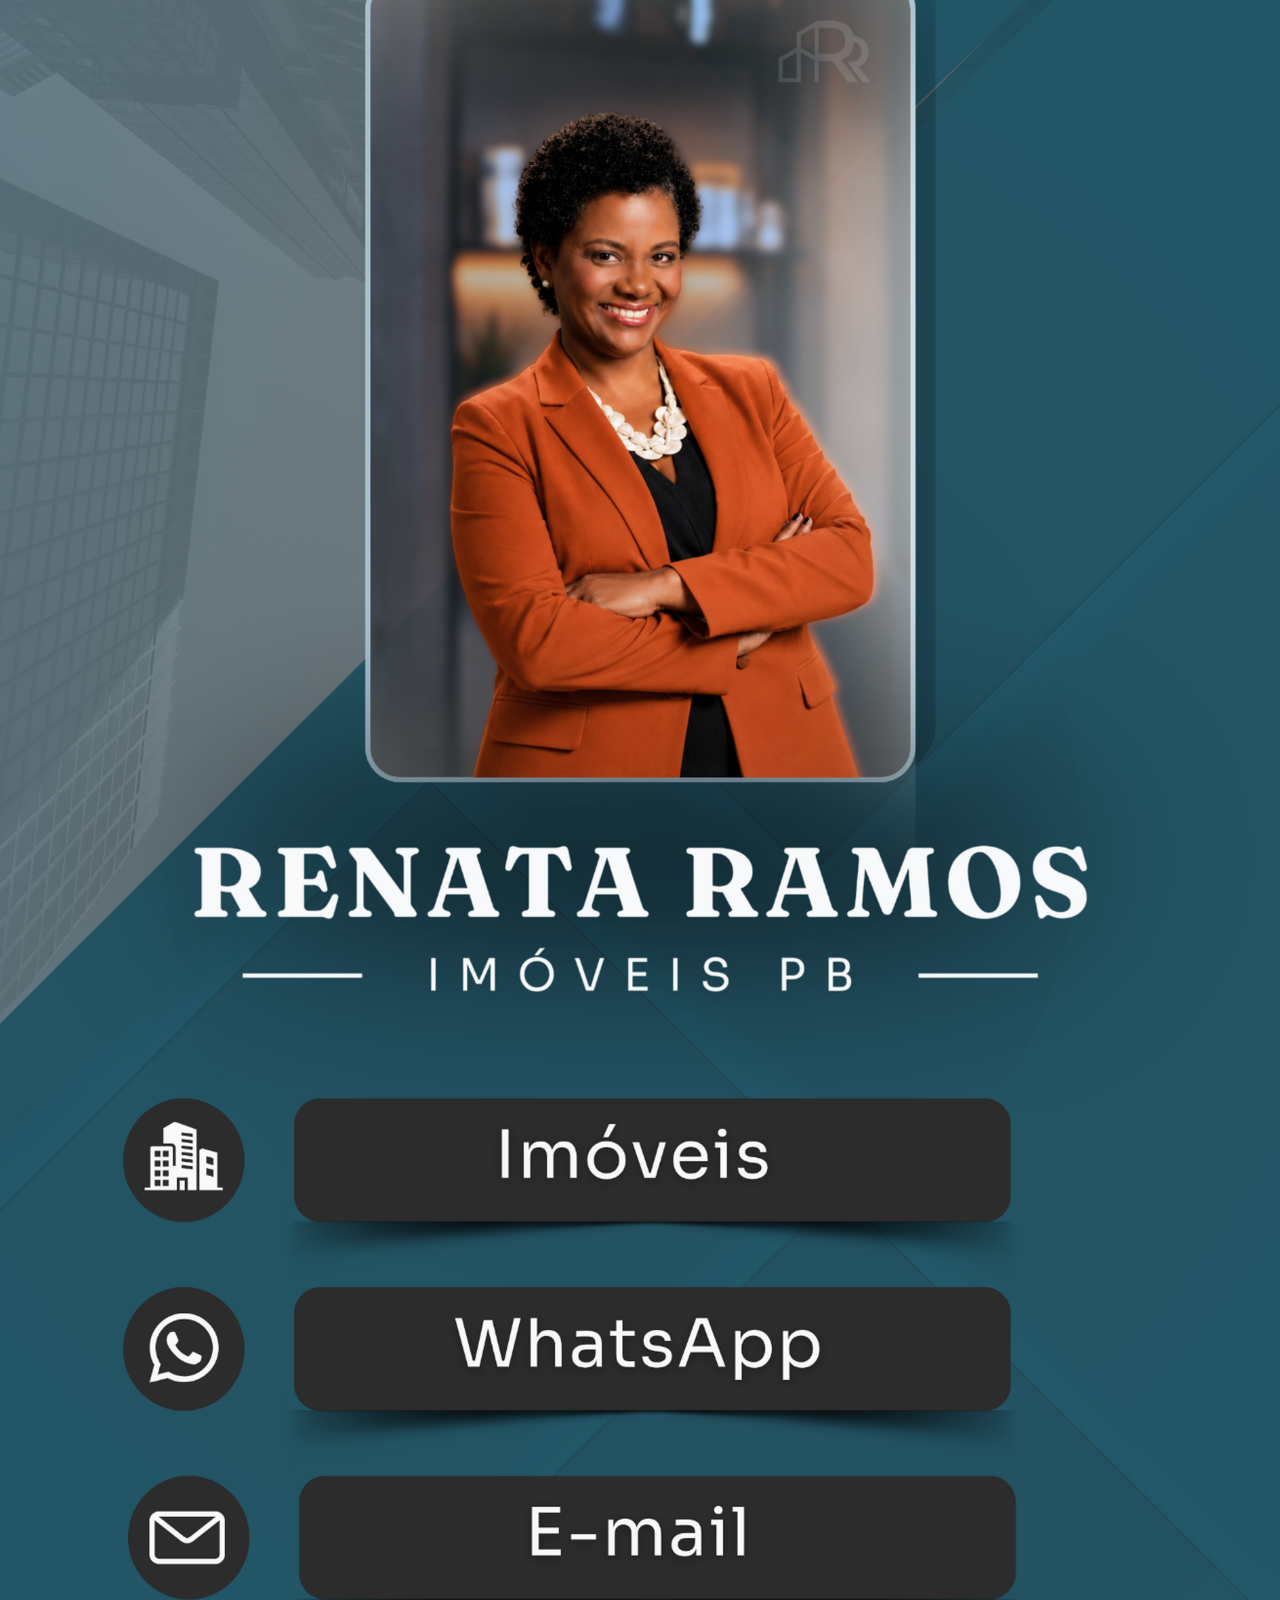
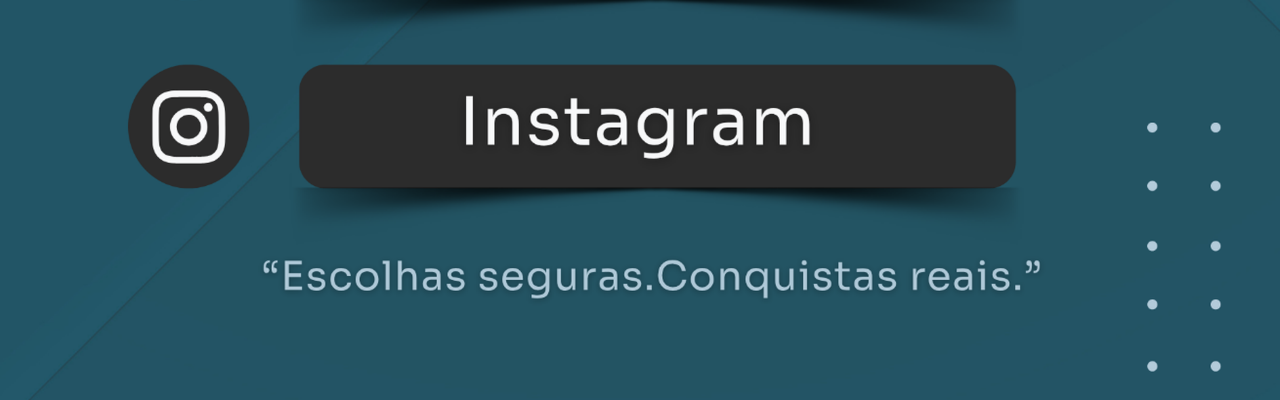
==== index.html @ 363fa93b "Add files via upload Publicação inicial do site Renata Ramos" ====
<!doctype html>
<html lang="pt-BR">
<head>
  <meta charset="utf-8">
  <meta name="viewport" content="width=device-width, initial-scale=1, viewport-fit=cover">

  <title>Renata Ramos Imóveis PB</title>
  <meta
    name="description"
    content="Escolhas seguras. Conquistas reais. Acesse os imóveis, fale pelo WhatsApp, envie um e-mail ou visite o Instagram de Renata Ramos Imóveis PB."
  >
  <meta name="theme-color" content="#215a6d">

  <link rel="icon" type="image/png" href="assets/logo.png">
  <link rel="apple-touch-icon" href="assets/logo.png">
  <link rel="stylesheet" href="style.css">
</head>

<body>
  <main class="pagina" aria-label="Cartão digital de Renata Ramos Imóveis PB">
    <div class="cartao">

      <img
        class="capa"
        src="assets/capa.png"
        width="1920"
        height="3000"
        alt="Renata Ramos Imóveis PB. Escolhas seguras. Conquistas reais."
        decoding="async"
        fetchpriority="high"
      >

      <!--
        TROQUE SOMENTE OS ENDEREÇOS ENTRE ASPAS NOS href.
        Não apague class, aria-label, target ou rel.
      -->

      <a
        class="link-area imoveis"
        href="https://luxmercadoimoveispb.com.br?id=c002"
        target="_blank"
        rel="noopener noreferrer"
        aria-label="Ver os imóveis de Renata Ramos">
        <span class="somente-leitor">Imóveis</span>
      </a>

      <a
        class="link-area whatsapp"
        href="https://wa.me/5583993088330?text=Ol%C3%A1%2C%20Renata.%20Vi%20seu%20site%20e%20gostaria%20de%20informa%C3%A7%C3%B5es%20sobre%20os%20im%C3%B3veis."
        target="_blank"
        rel="noopener noreferrer"
        aria-label="Falar com Renata Ramos pelo WhatsApp">
        <span class="somente-leitor">WhatsApp</span>
      </a>

      <a
        class="link-area email"
        href="mailto:renata.corretorajp@gmail.com?subject=Contato%20pelo%20site%20Renata%20Ramos"
        aria-label="Enviar e-mail para Renata Ramos">
        <span class="somente-leitor">E-mail</span>
      </a>

      <a
        class="link-area instagram"
        href="https://www.instagram.com/renataramos_corretora/"
        target="_blank"
        rel="noopener noreferrer"
        aria-label="Abrir o Instagram de Renata Ramos">
        <span class="somente-leitor">Instagram</span>
      </a>

    </div>
  </main>
</body>
</html>
---- style.css ----
* {
  box-sizing: border-box;
}

html,
body {
  margin: 0;
  min-height: 100%;
  background: #215a6d;
}

body {
  overflow-x: hidden;
}

.pagina {
  width: 100%;
  min-height: 100vh;
  display: flex;
  justify-content: center;
  align-items: flex-start;
}

.cartao {
  position: relative;
  width: min(100%, 1920px);
  line-height: 0;
  background: #215a6d;
}

.capa {
  display: block;
  width: 100%;
  height: auto;
  user-select: none;
  -webkit-user-drag: none;
}

/*
  Áreas clicáveis transparentes.
  Calibragem oficial para a capa PNG de 1920 × 3000 px.
*/
.link-area {
  position: absolute;
  z-index: 10;
  display: block;
  cursor: pointer;
  border-radius: 999px;
  touch-action: manipulation;
  -webkit-tap-highlight-color: rgba(255, 255, 255, 0.18);
}

/* Imóveis: x≈177 px, y≈1641 px, largura≈1344 px, altura≈199 px */
.imoveis {
  left: 9.24%;
  top: 54.69%;
  width: 70%;
  height: 6.64%;
}

/* WhatsApp: x≈177 px, y≈1923 px, largura≈1344 px, altura≈199 px */
.whatsapp {
  left: 9.24%;
  top: 64.11%;
  width: 70%;
  height: 6.64%;
}

/* E-mail: x≈185 px, y≈2207 px, largura≈1344 px, altura≈199 px */
.email {
  left: 9.62%;
  top: 73.58%;
  width: 70%;
  height: 6.64%;
}

/* Instagram: x≈185 px, y≈2490 px, largura≈1344 px, altura≈199 px */
.instagram {
  left: 9.62%;
  top: 83.01%;
  width: 70%;
  height: 6.64%;
}

.link-area:focus-visible {
  outline: 4px solid #ffffff;
  outline-offset: -4px;
}

.link-area:active {
  background: rgba(255, 255, 255, 0.08);
}

.somente-leitor {
  position: absolute;
  width: 1px;
  height: 1px;
  padding: 0;
  margin: -1px;
  overflow: hidden;
  clip: rect(0, 0, 0, 0);
  white-space: nowrap;
  border: 0;
}

@media (min-width: 1921px) {
  .pagina {
    padding: 24px;
  }

  .cartao {
    box-shadow: 0 18px 50px rgba(0, 0, 0, 0.24);
  }
}

/*
  MODO DE TESTE VISUAL:
  no index.html, troque:
  <div class="cartao">
  por:
  <div class="cartao">

  As quatro áreas clicáveis aparecerão em vermelho.
*/
.cartao.teste .link-area {
  background: rgba(255, 0, 0, 0.28);
  outline: 2px solid #ffffff;
}
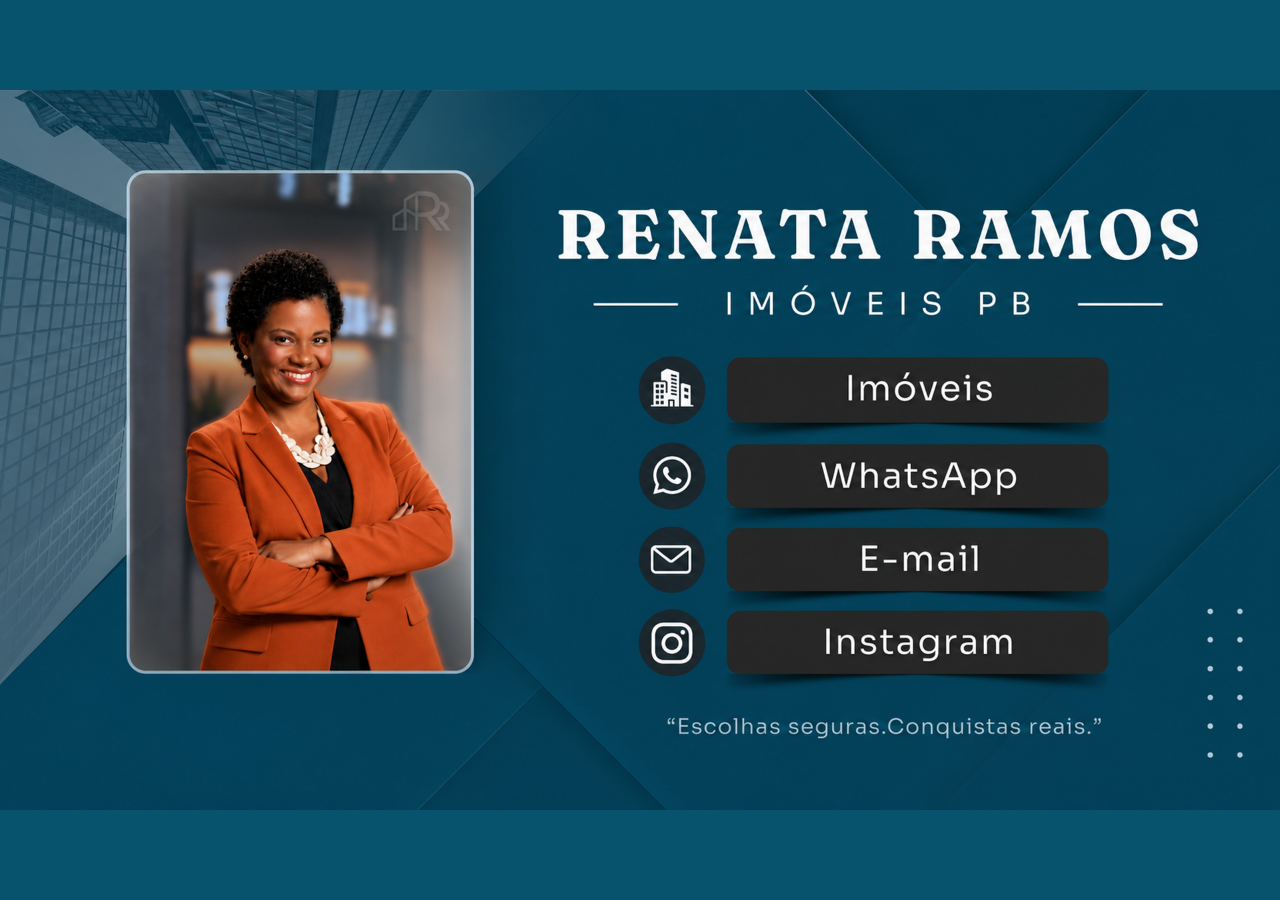
==== commit d0e38c0a: "Add files via upload" ====
--- a/index.html
+++ b/index.html
@@ -9,7 +9,7 @@
     name="description"
     content="Escolhas seguras. Conquistas reais. Acesse os imóveis, fale pelo WhatsApp, envie um e-mail ou visite o Instagram de Renata Ramos Imóveis PB."
   >
-  <meta name="theme-color" content="#215a6d">
+  <meta name="theme-color" content="#07526c">
 
   <link rel="icon" type="image/png" href="assets/logo.png">
   <link rel="apple-touch-icon" href="assets/logo.png">
@@ -20,24 +20,34 @@
   <main class="pagina" aria-label="Cartão digital de Renata Ramos Imóveis PB">
     <div class="cartao">
 
-      <img
-        class="capa"
-        src="assets/capa.png"
-        width="1920"
-        height="3000"
-        alt="Renata Ramos Imóveis PB. Escolhas seguras. Conquistas reais."
-        decoding="async"
-        fetchpriority="high"
-      >
+      <picture>
+        <source
+          media="(min-width: 900px) and (orientation: landscape)"
+          srcset="assets/capa-desktop.png"
+        >
+        <source
+          media="(min-width: 600px)"
+          srcset="assets/capa-tablet.png"
+        >
+        <img
+          class="capa"
+          src="assets/capa-celular.png"
+          alt="Renata Ramos Imóveis PB. Escolhas seguras. Conquistas reais."
+          width="1080"
+          height="1920"
+          decoding="async"
+          fetchpriority="high"
+        >
+      </picture>
 
       <!--
-        TROQUE SOMENTE OS ENDEREÇOS ENTRE ASPAS NOS href.
-        Não apague class, aria-label, target ou rel.
+        SUBSTITUA SOMENTE OS ENDEREÇOS ENTRE ASPAS NOS href.
+        Não apague class, target, rel ou aria-label.
       -->
 
       <a
         class="link-area imoveis"
-        href="https://luxmercadoimoveispb.com.br?id=c002"
+        href="https://luxmercadoimoveispb.com.br?id=c003"
         target="_blank"
         rel="noopener noreferrer"
         aria-label="Ver os imóveis de Renata Ramos">
--- a/style.css
+++ b/style.css
@@ -6,7 +6,7 @@
 body {
   margin: 0;
   min-height: 100%;
-  background: #215a6d;
+  background: #07526c;
 }
 
 body {
@@ -19,13 +19,18 @@
   display: flex;
   justify-content: center;
   align-items: flex-start;
+  background: #07526c;
 }
 
 .cartao {
   position: relative;
-  width: min(100%, 1920px);
+  width: min(100%, 1080px);
   line-height: 0;
-  background: #215a6d;
+  background: #07526c;
+}
+
+picture {
+  display: block;
 }
 
 .capa {
@@ -36,10 +41,6 @@
   -webkit-user-drag: none;
 }
 
-/*
-  Áreas clicáveis transparentes.
-  Calibragem oficial para a capa PNG de 1920 × 3000 px.
-*/
 .link-area {
   position: absolute;
   z-index: 10;
@@ -48,38 +49,6 @@
   border-radius: 999px;
   touch-action: manipulation;
   -webkit-tap-highlight-color: rgba(255, 255, 255, 0.18);
-}
-
-/* Imóveis: x≈177 px, y≈1641 px, largura≈1344 px, altura≈199 px */
-.imoveis {
-  left: 9.24%;
-  top: 54.69%;
-  width: 70%;
-  height: 6.64%;
-}
-
-/* WhatsApp: x≈177 px, y≈1923 px, largura≈1344 px, altura≈199 px */
-.whatsapp {
-  left: 9.24%;
-  top: 64.11%;
-  width: 70%;
-  height: 6.64%;
-}
-
-/* E-mail: x≈185 px, y≈2207 px, largura≈1344 px, altura≈199 px */
-.email {
-  left: 9.62%;
-  top: 73.58%;
-  width: 70%;
-  height: 6.64%;
-}
-
-/* Instagram: x≈185 px, y≈2490 px, largura≈1344 px, altura≈199 px */
-.instagram {
-  left: 9.62%;
-  top: 83.01%;
-  width: 70%;
-  height: 6.64%;
 }
 
 .link-area:focus-visible {
@@ -103,26 +72,125 @@
   border: 0;
 }
 
-@media (min-width: 1921px) {
+/* CELULAR — capa 1080 × 1920 */
+.imoveis {
+  left: 14.665%;
+  top: 58.194%;
+  width: 68.650%;
+  height: 6.160%;
+}
+
+.whatsapp {
+  left: 14.665%;
+  top: 66.447%;
+  width: 68.650%;
+  height: 6.100%;
+}
+
+.email {
+  left: 14.665%;
+  top: 74.581%;
+  width: 68.650%;
+  height: 6.100%;
+}
+
+.instagram {
+  left: 14.665%;
+  top: 82.715%;
+  width: 68.650%;
+  height: 6.041%;
+}
+
+/* TABLET — capa 2048 × 2732 */
+@media (min-width: 600px) and (max-width: 899px) {
+  .cartao {
+    width: min(100%, 2048px);
+  }
+
+  .imoveis {
+    left: 17.143%;
+    top: 57.074%;
+    width: 60.461%;
+    height: 6.556%;
+  }
+
+  .whatsapp {
+    left: 17.143%;
+    top: 65.769%;
+    width: 60.553%;
+    height: 6.556%;
+  }
+
+  .email {
+    left: 17.143%;
+    top: 74.603%;
+    width: 60.461%;
+    height: 6.625%;
+  }
+
+  .instagram {
+    left: 17.143%;
+    top: 83.368%;
+    width: 60.461%;
+    height: 6.625%;
+  }
+}
+
+/* DESKTOP E NOTEBOOK — capa 1920 × 1080 */
+@media (min-width: 900px) and (orientation: landscape) {
+  html,
+  body {
+    width: 100%;
+    height: 100%;
+    overflow: hidden;
+  }
+
   .pagina {
-    padding: 24px;
+    width: 100vw;
+    height: 100vh;
+    min-height: 0;
+    align-items: center;
+    justify-content: center;
   }
 
   .cartao {
-    box-shadow: 0 18px 50px rgba(0, 0, 0, 0.24);
+    width: min(100vw, calc(100vh * 16 / 9));
+    max-width: 1920px;
+    aspect-ratio: 16 / 9;
+    overflow: hidden;
+  }
+
+  .capa {
+    width: 100%;
+    height: 100%;
+    object-fit: contain;
+  }
+
+  .imoveis {
+    left: 49.940%;
+    top: 37.088%;
+    width: 36.663%;
+    height: 9.245%;
+  }
+
+  .whatsapp {
+    left: 49.940%;
+    top: 48.990%;
+    width: 36.663%;
+    height: 9.245%;
+  }
+
+  .email {
+    left: 49.940%;
+    top: 60.680%;
+    width: 36.663%;
+    height: 9.033%;
+  }
+
+  .instagram {
+    left: 49.940%;
+    top: 72.157%;
+    width: 36.663%;
+    height: 9.245%;
   }
 }
-
-/*
-  MODO DE TESTE VISUAL:
-  no index.html, troque:
-  <div class="cartao">
-  por:
-  <div class="cartao">
-
-  As quatro áreas clicáveis aparecerão em vermelho.
-*/
-.cartao.teste .link-area {
-  background: rgba(255, 0, 0, 0.28);
-  outline: 2px solid #ffffff;
-}
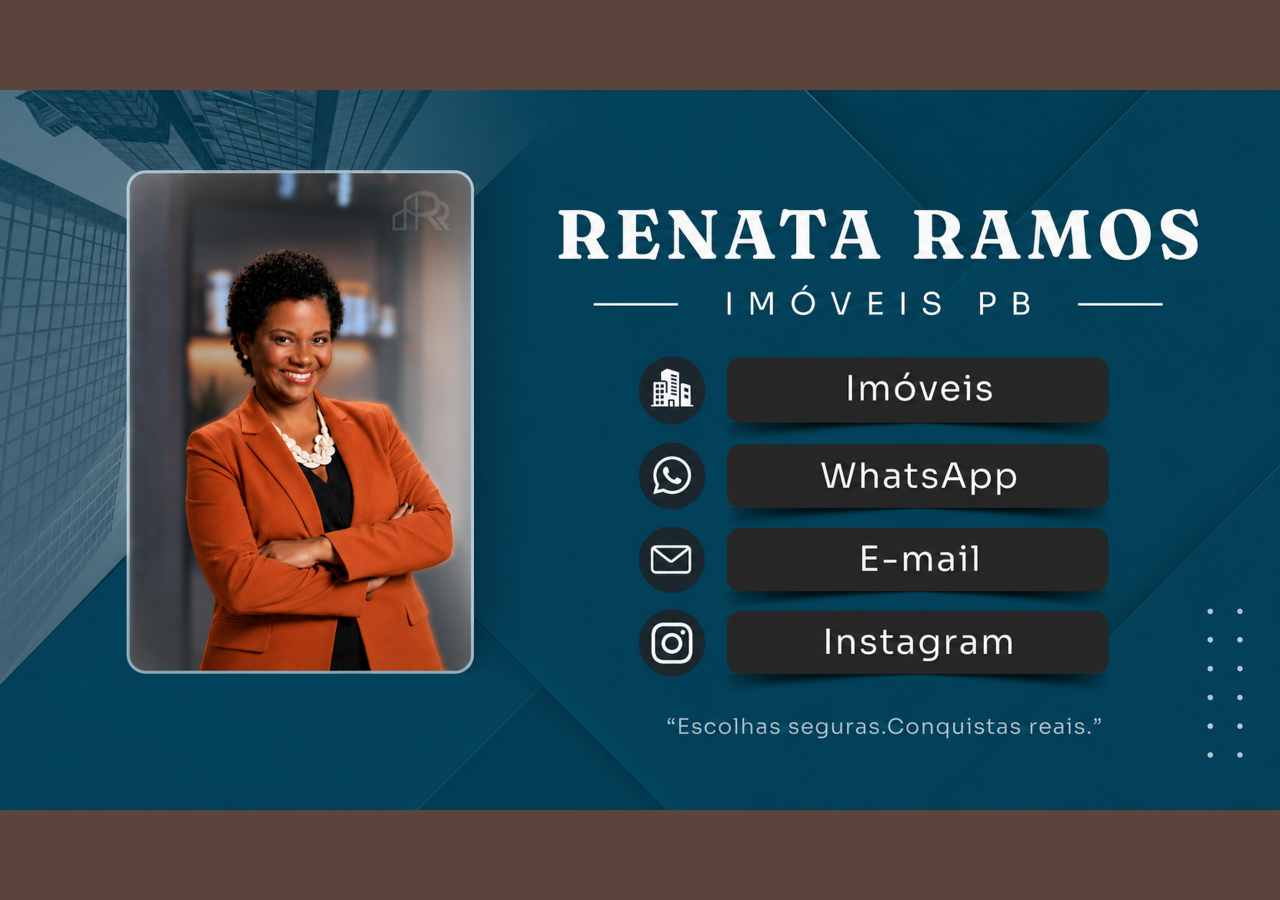
==== commit 251c903b: "Add files via upload" ====
--- a/index.html
+++ b/index.html
@@ -5,81 +5,81 @@
   <meta name="viewport" content="width=device-width, initial-scale=1, viewport-fit=cover">
 
   <title>Renata Ramos Imóveis PB</title>
-  <meta
-    name="description"
-    content="Escolhas seguras. Conquistas reais. Acesse os imóveis, fale pelo WhatsApp, envie um e-mail ou visite o Instagram de Renata Ramos Imóveis PB."
-  >
-  <meta name="theme-color" content="#07526c">
+  <meta name="description" content="Escolhas seguras. Conquistas reais. Acesse imóveis e fale com Renata Ramos Imóveis PB.">
+  <meta name="theme-color" content="#5a443c">
+  <meta name="color-scheme" content="dark">
 
-  <link rel="icon" type="image/png" href="assets/logo.png">
-  <link rel="apple-touch-icon" href="assets/logo.png">
-  <link rel="stylesheet" href="style.css">
+  <link rel="canonical" href="https://www.renataramosimoveispb.com.br/">
+  <link rel="manifest" href="./manifest.webmanifest">
+  <link rel="icon" type="image/png" sizes="32x32" href="./assets/favicon-32.png">
+  <link rel="apple-touch-icon" href="./assets/apple-touch-icon.png">
+  <meta name="apple-mobile-web-app-capable" content="yes">
+  <meta name="apple-mobile-web-app-status-bar-style" content="black-translucent">
+  <meta name="apple-mobile-web-app-title" content="Renata Ramos">
+
+  <link rel="stylesheet" href="./style.css">
+  <script src="./app-config.js" defer></script>
+  <script src="./app.js" defer></script>
 </head>
 
 <body>
   <main class="pagina" aria-label="Cartão digital de Renata Ramos Imóveis PB">
-    <div class="cartao">
+    <section class="cartao" aria-label="Acessos rápidos">
+      <picture>
+        <!-- Tablet horizontal e celulares em paisagem com tela sensível ao toque -->
+        <source
+          media="(orientation: landscape) and (pointer: coarse)"
+          srcset="./assets/capa-tablet-horizontal.png">
 
-      <picture>
+        <!-- Desktop e notebook horizontal -->
         <source
-          media="(min-width: 900px) and (orientation: landscape)"
-          srcset="assets/capa-desktop.png"
-        >
+          media="(orientation: landscape) and (pointer: fine)"
+          srcset="./assets/capa-desktop.png">
+
+        <!-- Tablet vertical -->
         <source
-          media="(min-width: 600px)"
-          srcset="assets/capa-tablet.png"
-        >
+          media="(orientation: portrait) and (min-width: 600px)"
+          srcset="./assets/capa-tablet-vertical.png">
+
+        <!-- Celular vertical e fallback -->
         <img
           class="capa"
-          src="assets/capa-celular.png"
+          src="./assets/capa-mobile.png"
           alt="Renata Ramos Imóveis PB. Escolhas seguras. Conquistas reais."
           width="1080"
           height="1920"
           decoding="async"
-          fetchpriority="high"
-        >
+          fetchpriority="high">
       </picture>
 
-      <!--
-        SUBSTITUA SOMENTE OS ENDEREÇOS ENTRE ASPAS NOS href.
-        Não apague class, target, rel ou aria-label.
-      -->
-
-      <a
-        class="link-area imoveis"
-        href="https://luxmercadoimoveispb.com.br?id=c003"
-        target="_blank"
-        rel="noopener noreferrer"
-        aria-label="Ver os imóveis de Renata Ramos">
-        <span class="somente-leitor">Imóveis</span>
+      <a class="area-link imoveis" data-link="imoveis" href="#" target="_blank"
+         rel="noopener noreferrer" aria-label="Ver imóveis">
+        <span class="sr-only">Imóveis</span>
       </a>
 
-      <a
-        class="link-area whatsapp"
-        href="https://wa.me/5583993088330?text=Ol%C3%A1%2C%20Renata.%20Vi%20seu%20site%20e%20gostaria%20de%20informa%C3%A7%C3%B5es%20sobre%20os%20im%C3%B3veis."
-        target="_blank"
-        rel="noopener noreferrer"
-        aria-label="Falar com Renata Ramos pelo WhatsApp">
-        <span class="somente-leitor">WhatsApp</span>
+      <a class="area-link whatsapp" data-link="whatsapp" href="#" target="_blank"
+         rel="noopener noreferrer" aria-label="Falar pelo WhatsApp">
+        <span class="sr-only">WhatsApp</span>
       </a>
 
-      <a
-        class="link-area email"
-        href="mailto:renata.corretorajp@gmail.com?subject=Contato%20pelo%20site%20Renata%20Ramos"
-        aria-label="Enviar e-mail para Renata Ramos">
-        <span class="somente-leitor">E-mail</span>
+      <a class="area-link email" data-link="email" href="#"
+         aria-label="Enviar e-mail">
+        <span class="sr-only">E-mail</span>
       </a>
 
-      <a
-        class="link-area instagram"
-        href="https://www.instagram.com/renataramos_corretora/"
-        target="_blank"
-        rel="noopener noreferrer"
-        aria-label="Abrir o Instagram de Renata Ramos">
-        <span class="somente-leitor">Instagram</span>
+      <a class="area-link instagram" data-link="instagram" href="#" target="_blank"
+         rel="noopener noreferrer" aria-label="Abrir Instagram">
+        <span class="sr-only">Instagram</span>
       </a>
+    </section>
+  </main>
 
-    </div>
-  </main>
+  <button id="installApp" class="install-app" type="button" hidden>
+    Instalar aplicativo
+  </button>
+
+  <noscript>
+    <p class="aviso-js">Ative o JavaScript para usar os botões do cartão digital.</p>
+  </noscript>
 </body>
 </html>
--- a/style.css
+++ b/style.css
@@ -1,143 +1,146 @@
 * {
   box-sizing: border-box;
+}
+
+:root {
+  --fundo: #5a443c;
+  --terracota: #bf5931;
+  --texto: #fff4e8;
 }
 
 html,
 body {
   margin: 0;
   min-height: 100%;
-  background: #07526c;
+  background: var(--fundo);
 }
 
 body {
   overflow-x: hidden;
+  font-family: Arial, Helvetica, sans-serif;
 }
 
 .pagina {
   width: 100%;
-  min-height: 100vh;
+  min-height: 100svh;
   display: flex;
   justify-content: center;
   align-items: flex-start;
-  background: #07526c;
+  background: var(--fundo);
 }
 
 .cartao {
   position: relative;
   width: min(100%, 1080px);
   line-height: 0;
-  background: #07526c;
-}
-
-picture {
-  display: block;
-}
-
+  overflow: hidden;
+  background: var(--fundo);
+}
+
+picture,
 .capa {
   display: block;
   width: 100%;
+}
+
+.capa {
   height: auto;
   user-select: none;
   -webkit-user-drag: none;
 }
 
-.link-area {
+.area-link {
   position: absolute;
-  z-index: 10;
+  z-index: 5;
   display: block;
+  border-radius: 999px;
   cursor: pointer;
-  border-radius: 999px;
   touch-action: manipulation;
-  -webkit-tap-highlight-color: rgba(255, 255, 255, 0.18);
-}
-
-.link-area:focus-visible {
+  -webkit-tap-highlight-color: rgba(255, 255, 255, 0.20);
+}
+
+.area-link:focus-visible {
   outline: 4px solid #ffffff;
   outline-offset: -4px;
 }
 
-.link-area:active {
-  background: rgba(255, 255, 255, 0.08);
-}
-
-.somente-leitor {
+.area-link:active {
+  background: rgba(255, 255, 255, 0.09);
+}
+
+.sr-only {
   position: absolute;
   width: 1px;
   height: 1px;
   padding: 0;
   margin: -1px;
   overflow: hidden;
-  clip: rect(0, 0, 0, 0);
+  clip-path: inset(50%);
   white-space: nowrap;
   border: 0;
 }
 
-/* CELULAR — capa 1080 × 1920 */
+/* CELULAR VERTICAL — arte 1080 × 1920
+   As áreas cobrem ícone + botão, não apenas o retângulo terracota. */
 .imoveis {
-  left: 14.665%;
-  top: 58.194%;
-  width: 68.650%;
-  height: 6.160%;
-}
-
+  left: 8.4%;
+  top: 57.9%;
+  width: 69.8%;
+  height: 5.9%;
+}
 .whatsapp {
-  left: 14.665%;
-  top: 66.447%;
-  width: 68.650%;
-  height: 6.100%;
-}
-
+  left: 8.4%;
+  top: 66.2%;
+  width: 69.8%;
+  height: 5.9%;
+}
 .email {
-  left: 14.665%;
-  top: 74.581%;
-  width: 68.650%;
-  height: 6.100%;
-}
-
+  left: 8.4%;
+  top: 74.4%;
+  width: 69.8%;
+  height: 5.9%;
+}
 .instagram {
-  left: 14.665%;
-  top: 82.715%;
-  width: 68.650%;
-  height: 6.041%;
-}
-
-/* TABLET — capa 2048 × 2732 */
-@media (min-width: 600px) and (max-width: 899px) {
+  left: 8.4%;
+  top: 82.7%;
+  width: 69.8%;
+  height: 5.9%;
+}
+
+/* TABLET VERTICAL — arte 2048 × 2732 */
+@media (orientation: portrait) and (min-width: 600px) {
   .cartao {
     width: min(100%, 2048px);
   }
 
   .imoveis {
-    left: 17.143%;
-    top: 57.074%;
-    width: 60.461%;
-    height: 6.556%;
-  }
-
+    left: 16.7%;
+    top: 58.5%;
+    width: 55.1%;
+    height: 5.7%;
+  }
   .whatsapp {
-    left: 17.143%;
-    top: 65.769%;
-    width: 60.553%;
-    height: 6.556%;
-  }
-
+    left: 16.7%;
+    top: 67.0%;
+    width: 55.1%;
+    height: 5.7%;
+  }
   .email {
-    left: 17.143%;
-    top: 74.603%;
-    width: 60.461%;
-    height: 6.625%;
-  }
-
+    left: 16.7%;
+    top: 75.5%;
+    width: 55.1%;
+    height: 5.7%;
+  }
   .instagram {
-    left: 17.143%;
-    top: 83.368%;
-    width: 60.461%;
-    height: 6.625%;
-  }
-}
-
-/* DESKTOP E NOTEBOOK — capa 1920 × 1080 */
-@media (min-width: 900px) and (orientation: landscape) {
+    left: 16.7%;
+    top: 84.0%;
+    width: 55.1%;
+    height: 5.7%;
+  }
+}
+
+/* TABLET HORIZONTAL E DISPOSITIVOS TOUCH EM PAISAGEM — arte 2732 × 2048 */
+@media (orientation: landscape) and (pointer: coarse) {
   html,
   body {
     width: 100%;
@@ -147,17 +150,69 @@
 
   .pagina {
     width: 100vw;
-    height: 100vh;
+    height: 100svh;
     min-height: 0;
     align-items: center;
-    justify-content: center;
   }
 
   .cartao {
-    width: min(100vw, calc(100vh * 16 / 9));
+    width: min(100vw, calc(100svh * 2732 / 2048));
+    max-width: 2732px;
+    aspect-ratio: 2732 / 2048;
+  }
+
+  .capa {
+    width: 100%;
+    height: 100%;
+    object-fit: contain;
+  }
+
+  .imoveis {
+    left: 48.9%;
+    top: 33.3%;
+    width: 38.4%;
+    height: 7.8%;
+  }
+  .whatsapp {
+    left: 48.9%;
+    top: 44.5%;
+    width: 38.4%;
+    height: 7.8%;
+  }
+  .email {
+    left: 48.9%;
+    top: 55.8%;
+    width: 38.4%;
+    height: 7.8%;
+  }
+  .instagram {
+    left: 48.9%;
+    top: 67.0%;
+    width: 38.4%;
+    height: 7.8%;
+  }
+}
+
+/* DESKTOP E NOTEBOOK — arte 1920 × 1080 */
+@media (orientation: landscape) and (pointer: fine) {
+  html,
+  body {
+    width: 100%;
+    height: 100%;
+    overflow: hidden;
+  }
+
+  .pagina {
+    width: 100vw;
+    height: 100svh;
+    min-height: 0;
+    align-items: center;
+  }
+
+  .cartao {
+    width: min(100vw, calc(100svh * 16 / 9));
     max-width: 1920px;
     aspect-ratio: 16 / 9;
-    overflow: hidden;
   }
 
   .capa {
@@ -167,30 +222,53 @@
   }
 
   .imoveis {
-    left: 49.940%;
-    top: 37.088%;
-    width: 36.663%;
-    height: 9.245%;
-  }
-
+    left: 49.8%;
+    top: 34.8%;
+    width: 35.0%;
+    height: 9.0%;
+  }
   .whatsapp {
-    left: 49.940%;
-    top: 48.990%;
-    width: 36.663%;
-    height: 9.245%;
-  }
-
+    left: 49.8%;
+    top: 47.8%;
+    width: 35.0%;
+    height: 9.0%;
+  }
   .email {
-    left: 49.940%;
-    top: 60.680%;
-    width: 36.663%;
-    height: 9.033%;
-  }
-
+    left: 49.8%;
+    top: 60.7%;
+    width: 35.0%;
+    height: 9.0%;
+  }
   .instagram {
-    left: 49.940%;
-    top: 72.157%;
-    width: 36.663%;
-    height: 9.245%;
-  }
-}
+    left: 49.8%;
+    top: 73.6%;
+    width: 35.0%;
+    height: 9.0%;
+  }
+}
+
+.install-app {
+  position: fixed;
+  z-index: 20;
+  right: max(16px, env(safe-area-inset-right));
+  bottom: max(16px, env(safe-area-inset-bottom));
+  border: 1px solid rgba(255, 255, 255, 0.45);
+  border-radius: 999px;
+  padding: 12px 18px;
+  background: rgba(73, 51, 44, 0.95);
+  color: #fff;
+  font: 700 15px/1 Arial, sans-serif;
+  box-shadow: 0 10px 28px rgba(0, 0, 0, 0.32);
+  cursor: pointer;
+}
+
+.aviso-js {
+  position: fixed;
+  inset: auto 12px 12px;
+  z-index: 30;
+  margin: 0;
+  padding: 12px;
+  background: #fff;
+  color: #111;
+  text-align: center;
+}
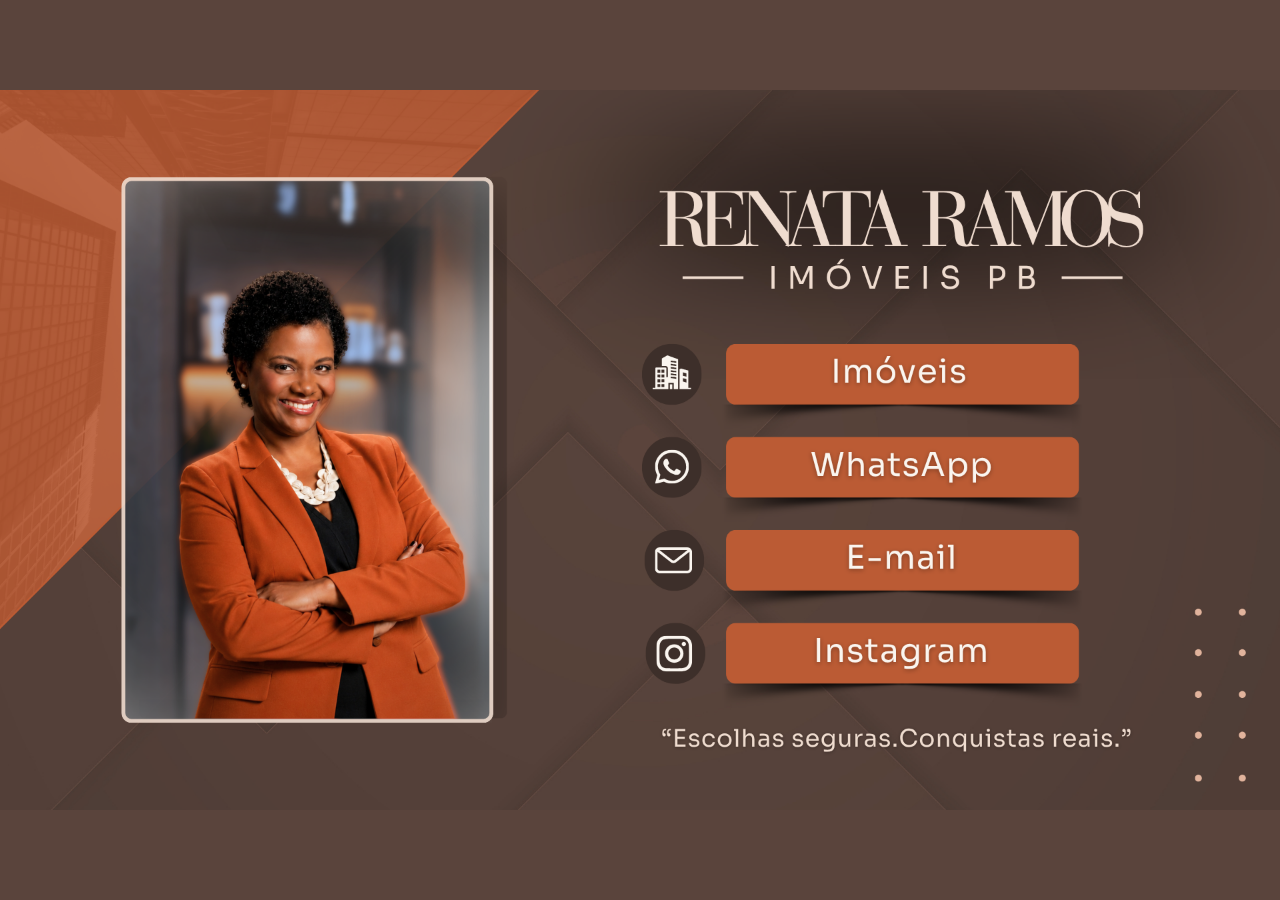
==== commit 15a4eea0: "Update index.html Reduz nome do botão de instalação" ====
--- a/index.html
+++ b/index.html
@@ -75,8 +75,8 @@
   </main>
 
   <button id="installApp" class="install-app" type="button" hidden>
-    Instalar aplicativo
-  </button>
+  Instal. App
+</button>
 
   <noscript>
     <p class="aviso-js">Ative o JavaScript para usar os botões do cartão digital.</p>
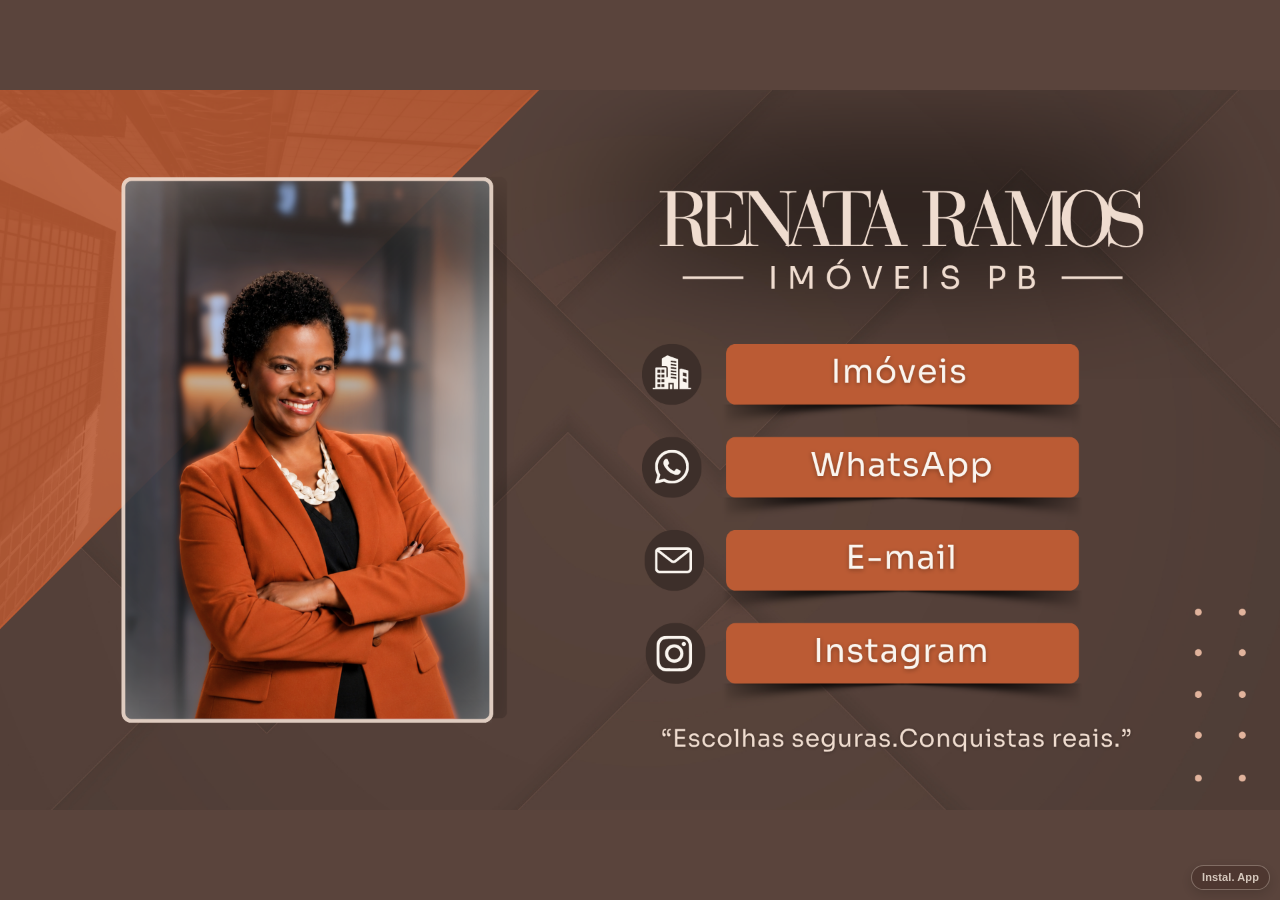
==== commit 38eacad5: "Update index.html Reduz e suaviza botão de instalação do PWA" ====
--- a/index.html
+++ b/index.html
@@ -74,7 +74,7 @@
     </section>
   </main>
 
-  <button id="installApp" class="install-app" type="button" hidden>
+  <button id="installApp" class="install-app" type="button">
   Instal. App
 </button>
 
--- a/style.css
+++ b/style.css
@@ -250,16 +250,57 @@
 .install-app {
   position: fixed;
   z-index: 20;
-  right: max(16px, env(safe-area-inset-right));
-  bottom: max(16px, env(safe-area-inset-bottom));
-  border: 1px solid rgba(255, 255, 255, 0.45);
+
+  right: max(10px, env(safe-area-inset-right));
+  bottom: max(10px, env(safe-area-inset-bottom));
+
+  width: auto;
+  min-width: 0;
+  padding: 6px 10px;
+
+  border: 1px solid rgba(255, 244, 232, 0.34);
   border-radius: 999px;
-  padding: 12px 18px;
-  background: rgba(73, 51, 44, 0.95);
-  color: #fff;
-  font: 700 15px/1 Arial, sans-serif;
-  box-shadow: 0 10px 28px rgba(0, 0, 0, 0.32);
+
+  background: rgba(73, 51, 44, 0.78);
+  color: rgba(255, 244, 232, 0.92);
+
+  font-family: Arial, Helvetica, sans-serif;
+  font-size: 11px;
+  font-weight: 600;
+  line-height: 1;
+  letter-spacing: 0.1px;
+
+  box-shadow: 0 4px 12px rgba(0, 0, 0, 0.18);
   cursor: pointer;
+
+  opacity: 0.82;
+  transition:
+    opacity 0.2s ease,
+    transform 0.2s ease,
+    background 0.2s ease;
+}
+.install-app:hover {
+  opacity: 1;
+  transform: translateY(-1px);
+  background: rgba(73, 51, 44, 0.92);
+}
+
+.install-app:focus-visible {
+  outline: 2px solid rgba(255, 244, 232, 0.9);
+  outline-offset: 2px;
+}
+
+.install-app:active {
+  transform: scale(0.97);
+}
+@media (max-width: 599px) {
+  .install-app {
+    right: max(8px, env(safe-area-inset-right));
+    bottom: max(8px, env(safe-area-inset-bottom));
+    padding: 5px 8px;
+    font-size: 10px;
+    opacity: 0.76;
+  }
 }
 
 .aviso-js {
